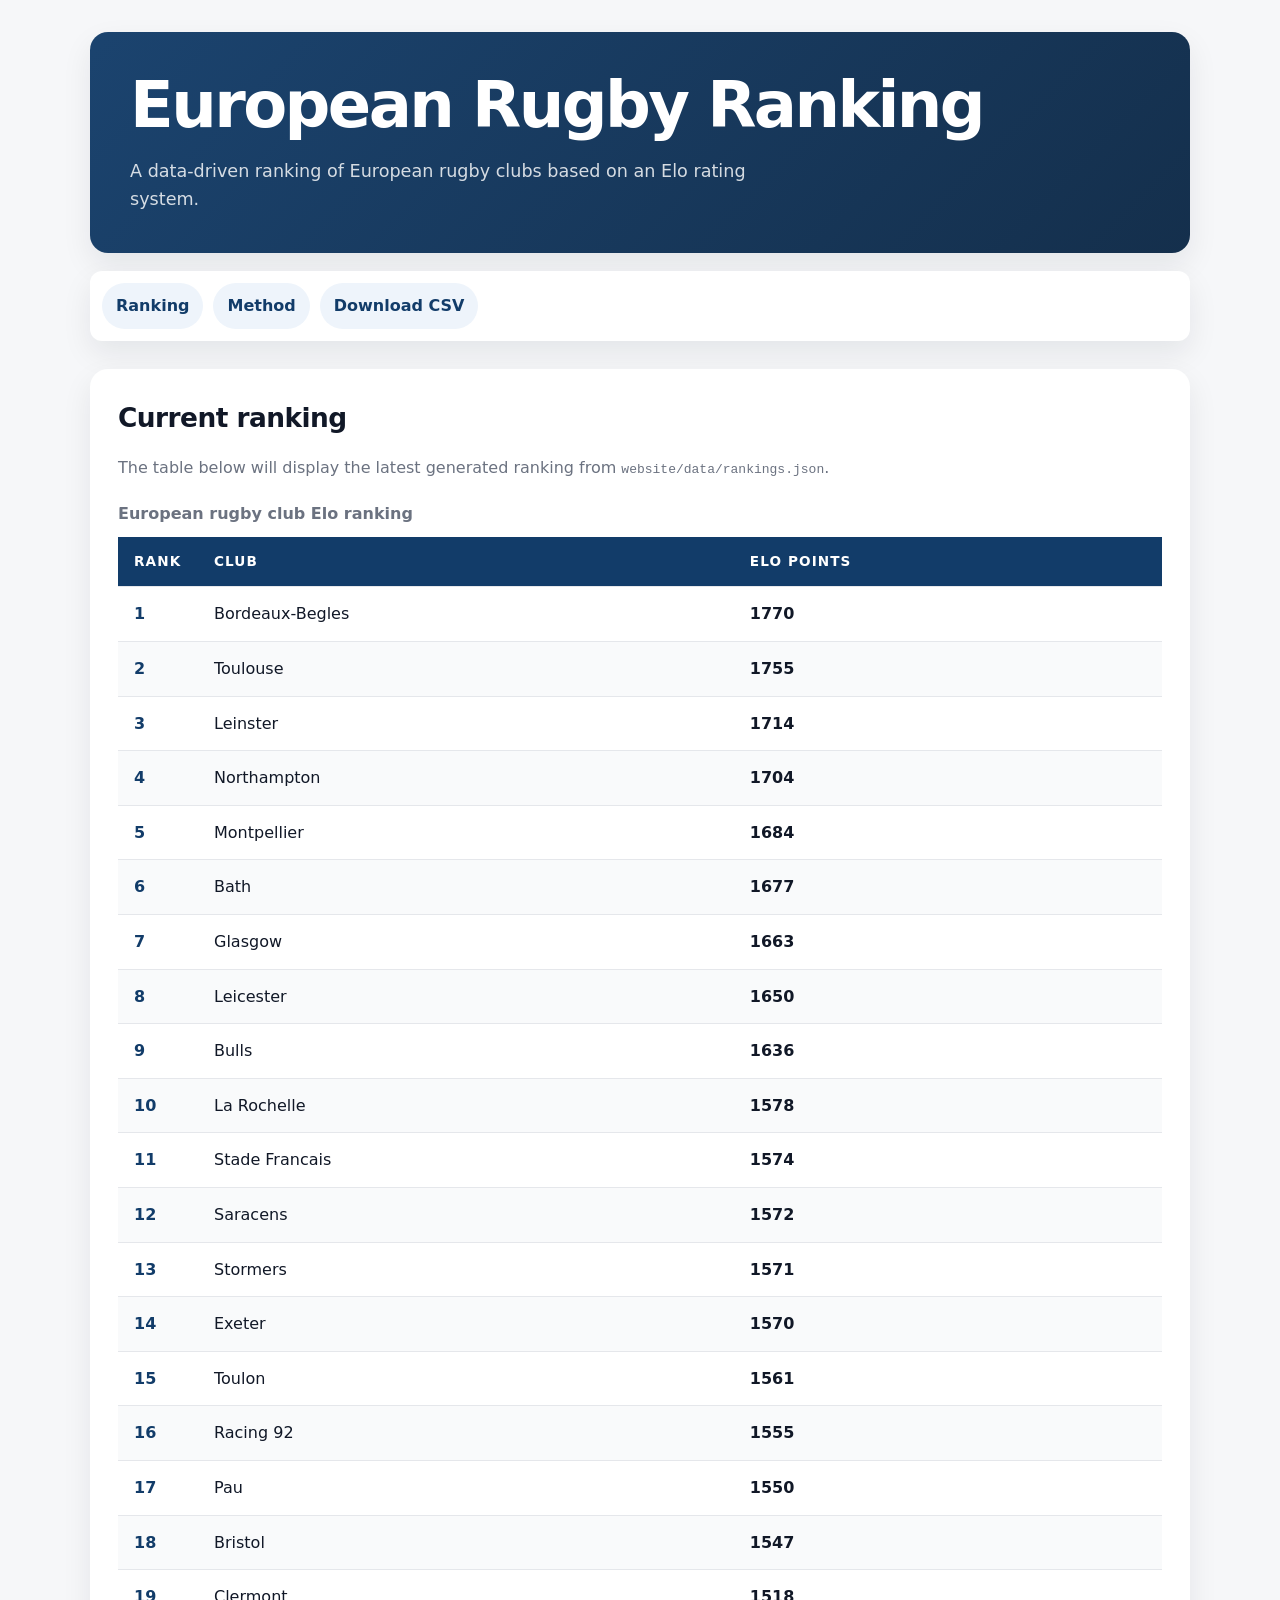
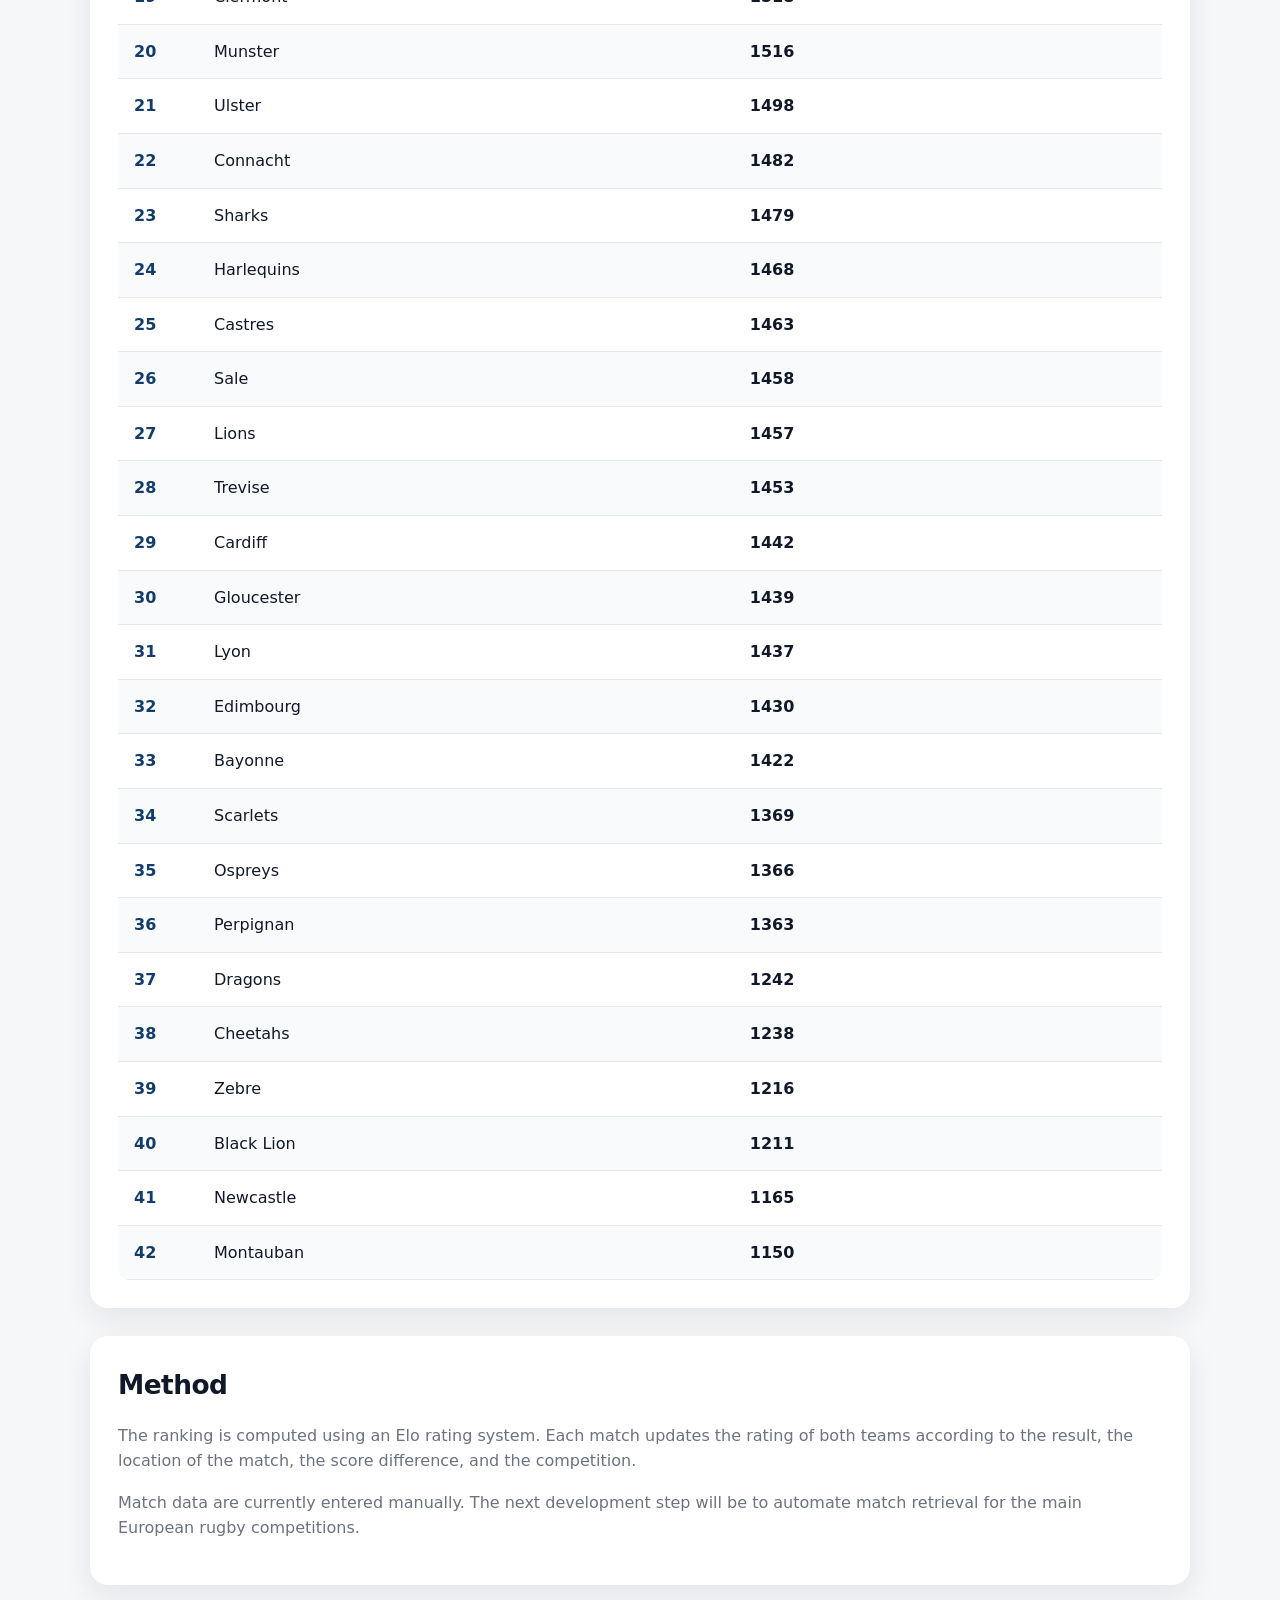
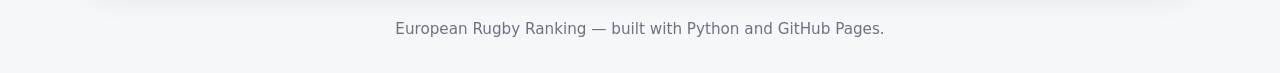
==== docs/index.html @ 4070af78 "Build initial European rugby ranking website" ====
<!DOCTYPE html>
<html lang="en">
<head>
  <meta charset="UTF-8">

  <meta name="viewport" content="width=device-width, initial-scale=1.0">

  <title>European Rugby Ranking</title>

  <meta
    name="description"
    content="European rugby club ranking based on an Elo rating system."
  >

  <link rel="stylesheet" href="assets/css/style.css">
</head>

<body>
  <header>
    <h1>European Rugby Ranking</h1>

    <p>
      A data-driven ranking of European rugby clubs based on an Elo rating
      system.
    </p>
  </header>

  <nav aria-label="Main navigation">
    <ul>
      <li><a href="#ranking">Ranking</a></li>
      <li><a href="#method">Method</a></li>
      <li><a href="data/rankings.csv">Download CSV</a></li>
    </ul>
  </nav>

  <main>
    <section id="ranking">
      <h2>Current ranking</h2>

      <p>
        The table below will display the latest generated ranking from
        <code>website/data/rankings.json</code>.
      </p>

      <table>
        <caption>
          European rugby club Elo ranking
        </caption>

        <thead>
          <tr>
            <th scope="col">Rank</th>
            <th scope="col">Club</th>
            <th scope="col">Elo points</th>
          </tr>
        </thead>

        <tbody id="ranking-table-body">
          <tr>
            <td colspan="3">
              Ranking data will be loaded here.
            </td>
          </tr>
        </tbody>
      </table>
    </section>

    <section id="method">
      <h2>Method</h2>

      <p>
        The ranking is computed using an Elo rating system. Each match updates
        the rating of both teams according to the result, the location of the
        match, the score difference, and the competition.
      </p>

      <p>
        Match data are currently entered manually. The next development step
        will be to automate match retrieval for the main European rugby
        competitions.
      </p>
    </section>
  </main>

  <footer>
    <p>
      European Rugby Ranking — built with Python and GitHub Pages.
    </p>
  </footer>
  <script src="assets/js/app.js"></script>
</body>
</html>
---- docs/assets/css/style.css ----
/* =========================
   Variables
   ========================= */

:root {
  --color-bg: #f6f7f9;
  --color-surface: #ffffff;
  --color-text: #111827;
  --color-muted: #6b7280;
  --color-border: #e5e7eb;
  --color-primary: #123c69;
  --color-primary-dark: #0b2745;
  --color-accent: #d62828;

  --font-main: system-ui, -apple-system, BlinkMacSystemFont, "Segoe UI", sans-serif;

  --radius-lg: 18px;
  --radius-md: 12px;

  --shadow-soft: 0 12px 30px rgba(15, 23, 42, 0.08);
}


/* =========================
   Base
   ========================= */

* {
  box-sizing: border-box;
}

html {
  scroll-behavior: smooth;
}

body {
  margin: 0;
  font-family: var(--font-main);
  background: var(--color-bg);
  color: var(--color-text);
  line-height: 1.6;
}

a {
  color: inherit;
}


/* =========================
   Page layout
   ========================= */

header,
nav,
main,
footer {
  width: min(1100px, calc(100% - 32px));
  margin-inline: auto;
}

header {
  margin-top: 32px;
  padding: 40px;
  border-radius: var(--radius-lg);
  background:
    linear-gradient(135deg, rgba(18, 60, 105, 0.96), rgba(11, 39, 69, 0.96));
  color: white;
  box-shadow: var(--shadow-soft);
}

header h1 {
  margin: 0;
  font-size: clamp(2rem, 5vw, 4rem);
  line-height: 1.05;
  letter-spacing: -0.04em;
}

header p {
  max-width: 680px;
  margin: 18px 0 0;
  color: rgba(255, 255, 255, 0.82);
  font-size: 1.1rem;
}

main {
  margin-top: 28px;
}

section {
  margin-bottom: 28px;
  padding: 28px;
  border-radius: var(--radius-lg);
  background: var(--color-surface);
  box-shadow: var(--shadow-soft);
}

section h2 {
  margin-top: 0;
  margin-bottom: 10px;
  font-size: 1.65rem;
  letter-spacing: -0.02em;
}

section p {
  color: var(--color-muted);
}


/* =========================
   Navigation
   ========================= */

nav {
  margin-top: 18px;
  padding: 12px;
  border-radius: var(--radius-md);
  background: var(--color-surface);
  box-shadow: var(--shadow-soft);
}

nav ul {
  display: flex;
  flex-wrap: wrap;
  gap: 10px;
  padding: 0;
  margin: 0;
  list-style: none;
}

nav a {
  display: inline-block;
  padding: 10px 14px;
  border-radius: 999px;
  text-decoration: none;
  font-weight: 650;
  color: var(--color-primary);
  background: #eef4fb;
  transition: background 0.2s ease, transform 0.2s ease;
}

nav a:hover {
  background: #dceaf7;
  transform: translateY(-1px);
}


/* =========================
   Ranking table
   ========================= */

table {
  width: 100%;
  border-collapse: collapse;
  margin-top: 20px;
  overflow: hidden;
  border-radius: var(--radius-md);
}

caption {
  text-align: left;
  margin-bottom: 10px;
  color: var(--color-muted);
  font-weight: 600;
}

thead {
  background: var(--color-primary);
  color: white;
}

th,
td {
  padding: 14px 16px;
  text-align: left;
  border-bottom: 1px solid var(--color-border);
}

th {
  font-size: 0.85rem;
  text-transform: uppercase;
  letter-spacing: 0.08em;
}

tbody tr {
  background: white;
}

tbody tr:nth-child(even) {
  background: #f9fafb;
}

tbody tr:hover {
  background: #eef4fb;
}

td:first-child {
  width: 80px;
  font-weight: 700;
  color: var(--color-primary);
}

td:last-child {
  font-weight: 700;
}


/* =========================
   Footer
   ========================= */

footer {
  margin-top: 32px;
  margin-bottom: 32px;
  color: var(--color-muted);
  text-align: center;
  font-size: 0.95rem;
}


/* =========================
   Responsive
   ========================= */

@media (max-width: 700px) {
  header {
    padding: 28px;
  }

  section {
    padding: 20px;
  }

  nav ul {
    flex-direction: column;
  }

  nav a {
    width: 100%;
    text-align: center;
  }

  table {
    font-size: 0.92rem;
  }

  th,
  td {
    padding: 10px 8px;
  }

  td:first-child {
    width: 48px;
  }
}
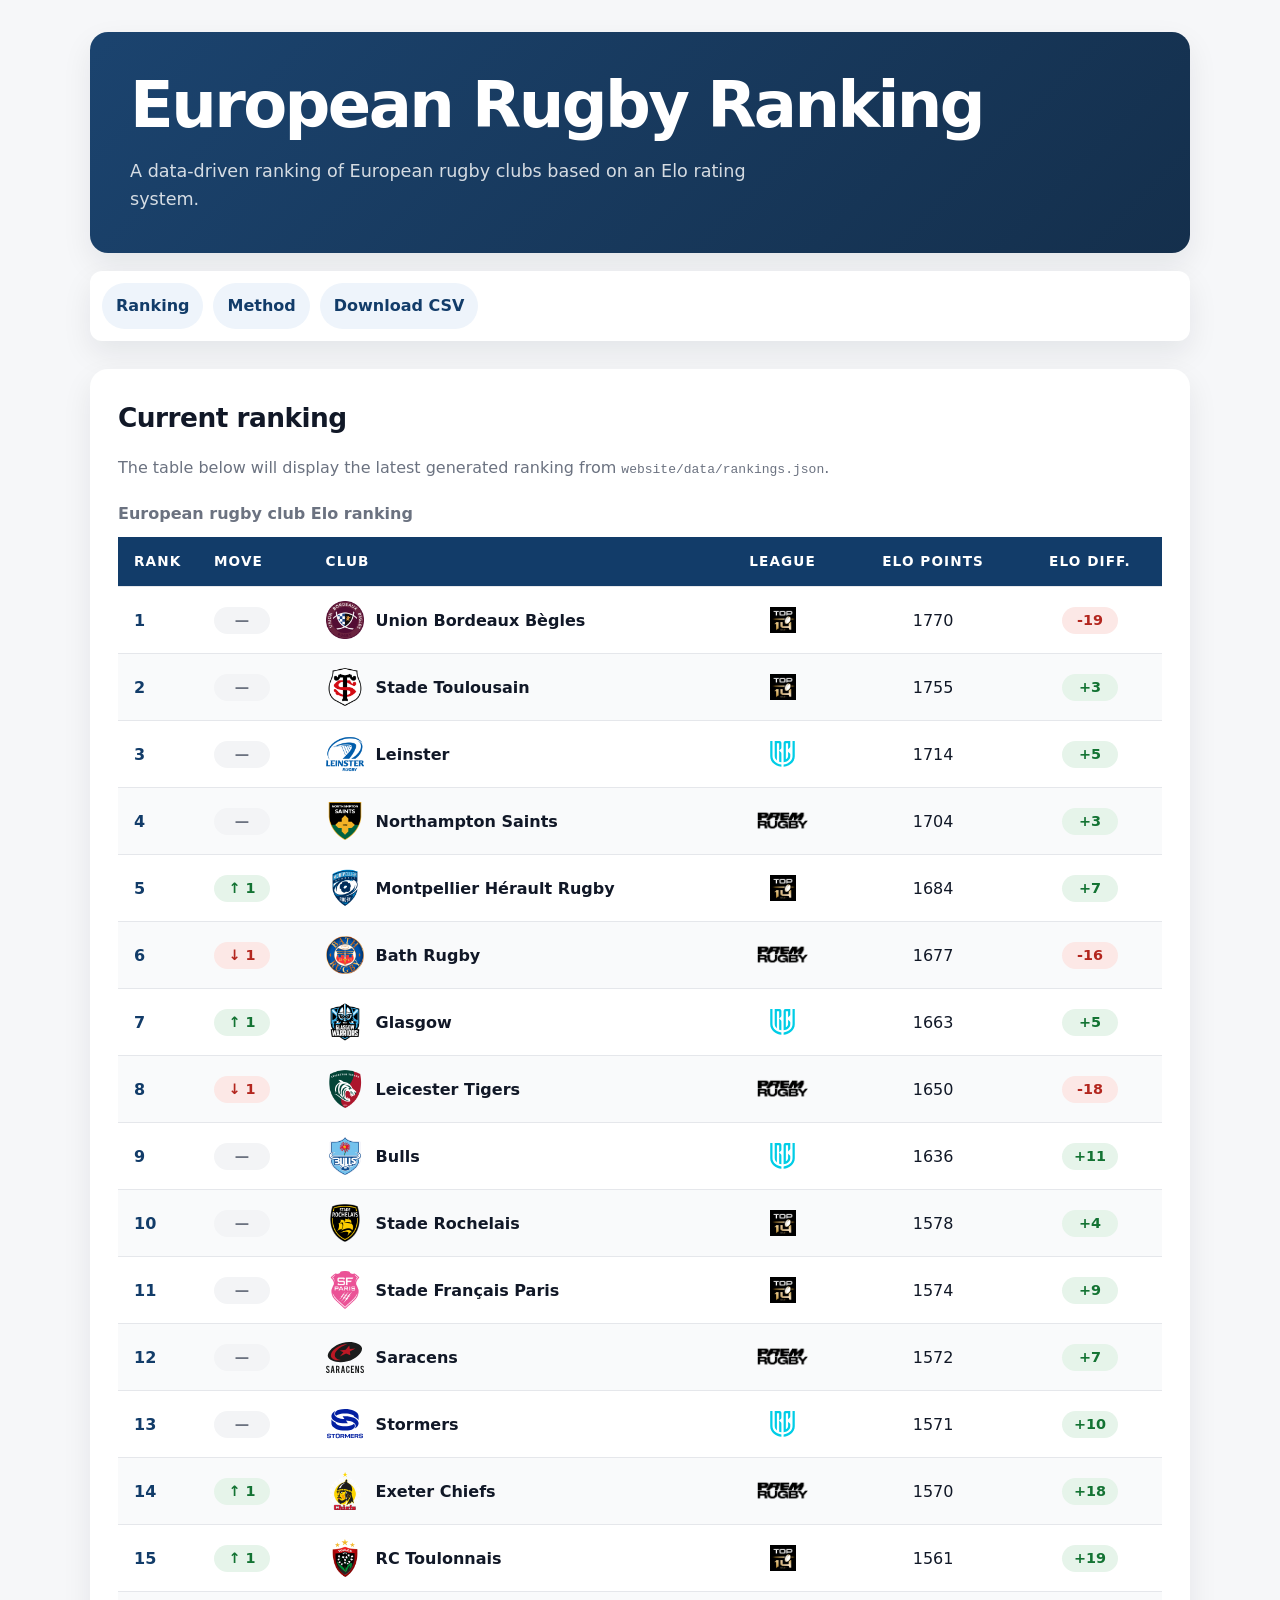
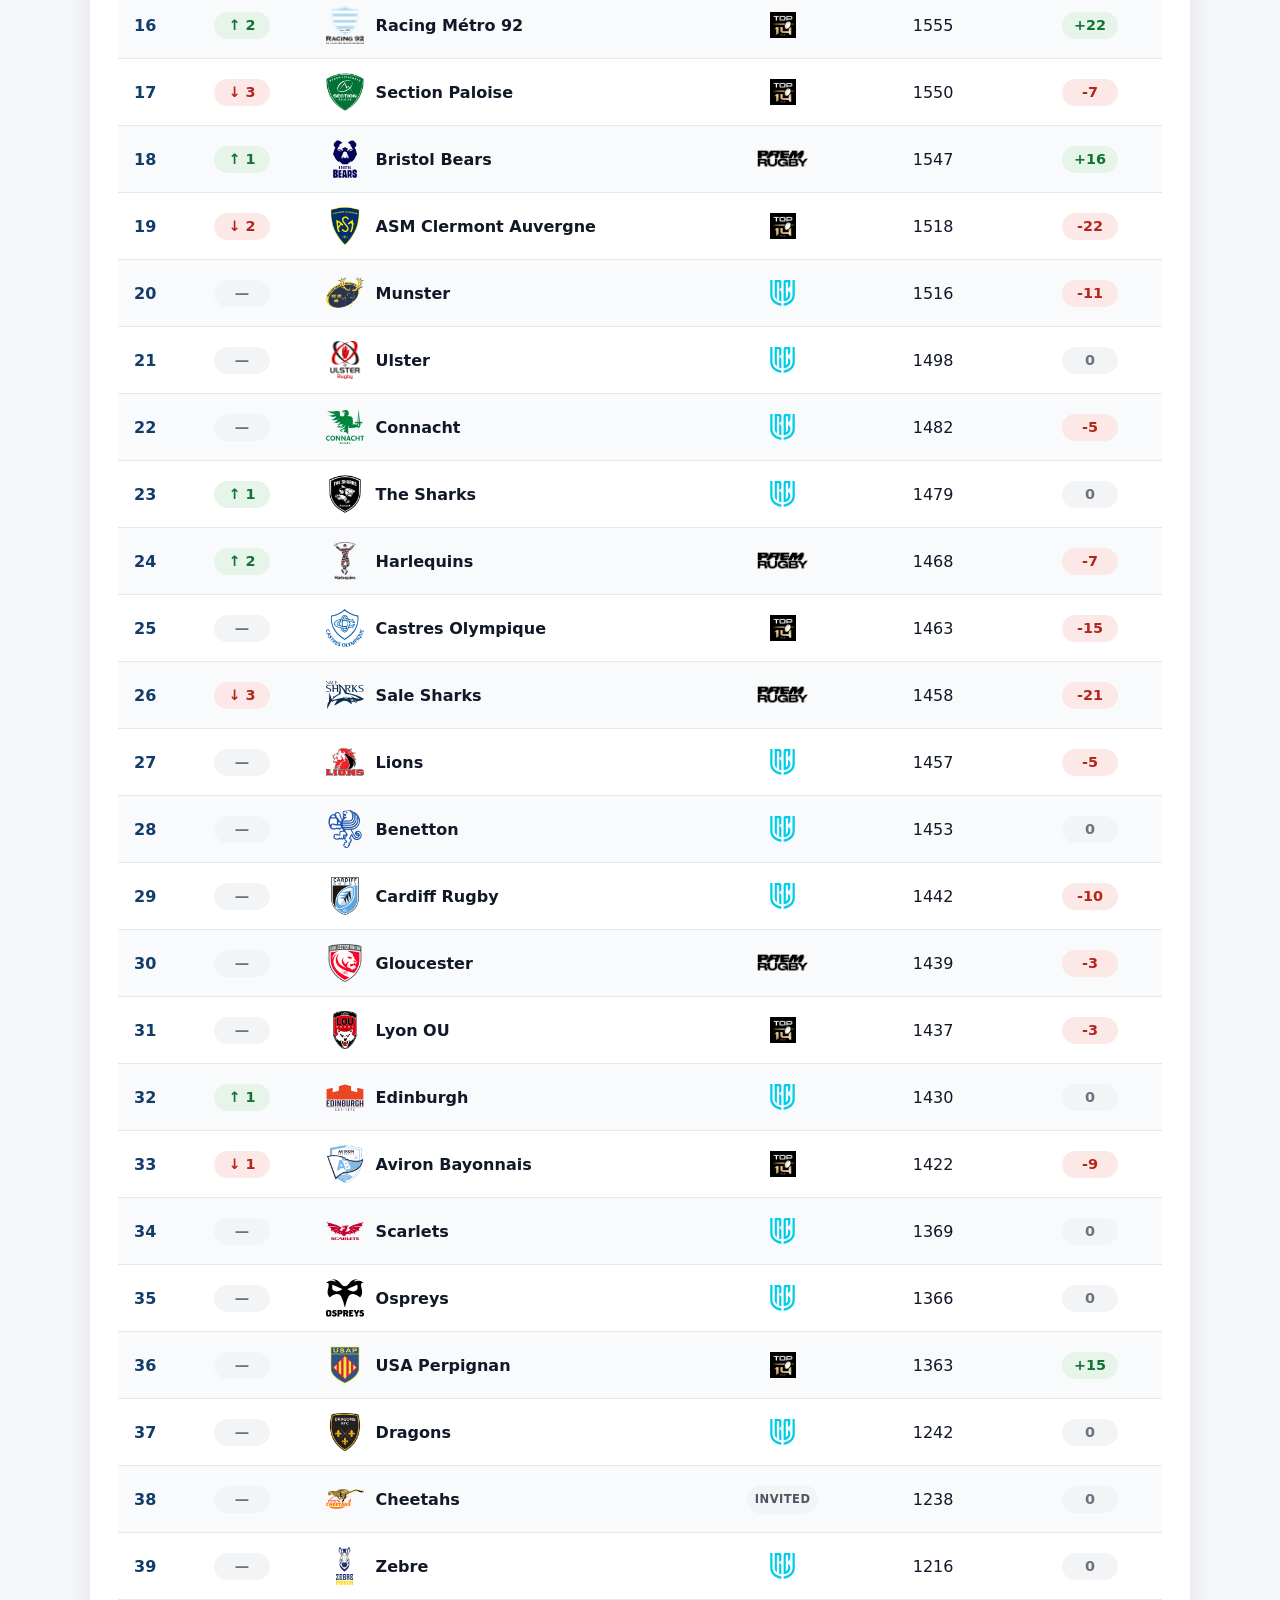
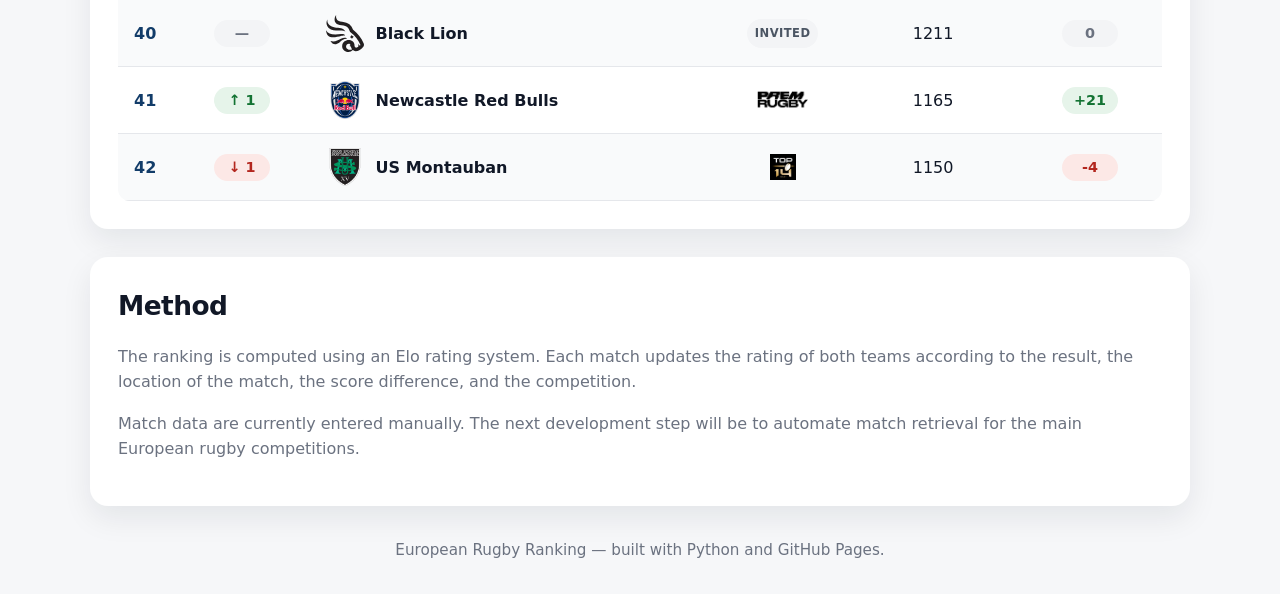
==== commit 016a1e24: "Improve ranking table with club and league logos" ====
--- a/docs/index.html
+++ b/docs/index.html
@@ -50,14 +50,17 @@
         <thead>
           <tr>
             <th scope="col">Rank</th>
+            <th scope="col">Move</th>
             <th scope="col">Club</th>
+            <th scope="col">League</th>
             <th scope="col">Elo points</th>
+            <th scope="col">Elo diff.</th>
           </tr>
         </thead>
 
         <tbody id="ranking-table-body">
           <tr>
-            <td colspan="3">
+            <td colspan="6">
               Ranking data will be loaded here.
             </td>
           </tr>
--- a/docs/assets/css/style.css
+++ b/docs/assets/css/style.css
@@ -251,4 +251,160 @@
   td:first-child {
     width: 48px;
   }
+}
+
+
+/* =========================
+   Team logos and ranking indicators
+   ========================= */
+
+.team-cell {
+  display: flex;
+  align-items: center;
+  gap: 12px;
+  min-width: 260px;
+}
+
+.team-logo {
+  display: block !important;
+  width: 38px !important;
+  height: 38px !important;
+  max-width: 38px !important;
+  max-height: 38px !important;
+  min-width: 38px !important;
+  min-height: 38px !important;
+  flex: 0 0 38px !important;
+
+  padding: 0;
+  box-sizing: border-box;
+
+  object-fit: contain;
+  object-position: center;
+
+  border-radius: 0;
+  border: none;
+  background: transparent;
+  box-shadow: none;
+  filter: none;
+}
+
+.team-logo-placeholder {
+  display: inline-flex;
+  align-items: center;
+  justify-content: center;
+  width: 34px;
+  height: 34px;
+  min-width: 34px;
+  flex: 0 0 34px;
+  border-radius: 50%;
+  background: #e8eef6;
+  color: var(--color-primary);
+  font-size: 0.72rem;
+  font-weight: 800;
+  letter-spacing: 0.04em;
+}
+
+.team-name {
+  font-weight: 650;
+  white-space: normal;
+}
+
+.rank-change,
+.points-change {
+  display: inline-flex;
+  align-items: center;
+  justify-content: center;
+  min-width: 56px;
+  padding: 6px 10px;
+  border-radius: 999px;
+  font-weight: 800;
+  font-size: 0.9rem;
+  line-height: 1;
+}
+
+.rank-change-up,
+.points-change-positive {
+  color: #137333 !important;
+  background: #e6f4ea !important;
+}
+
+.rank-change-down,
+.points-change-negative {
+  color: #b3261e !important;
+  background: #fce8e6 !important;
+}
+
+.rank-change-neutral,
+.points-change-neutral {
+  color: #6b7280 !important;
+  background: #f3f4f6 !important;
+}
+
+/* =========================
+   League logos
+   ========================= */
+
+.league-cell {
+  display: flex;
+  align-items: center;
+  justify-content: center;
+}
+
+.league-logo {
+  display: block;
+  width: 54px;
+  height: 26px;
+  max-width: 54px;
+  max-height: 26px;
+  object-fit: contain;
+  object-position: center;
+}
+
+.league-fallback {
+  display: inline-flex;
+  align-items: center;
+  justify-content: center;
+  min-width: 54px;
+  padding: 5px 8px;
+  border-radius: 999px;
+  background: #f3f4f6;
+  color: #4b5563;
+  font-size: 0.72rem;
+  font-weight: 800;
+  letter-spacing: 0.04em;
+}
+
+/* =========================
+   Column alignment
+   ========================= */
+
+/* League column */
+th:nth-child(4),
+td:nth-child(4) {
+  text-align: center;
+}
+
+/* Elo points column */
+th:nth-child(5),
+td:nth-child(5) {
+  text-align: center;
+}
+
+/* Elo diff column */
+th:nth-child(6),
+td:nth-child(6) {
+  text-align: center;
+}
+
+/* Ensure league logo is centered inside its cell */
+.league-cell {
+  display: flex;
+  align-items: center;
+  justify-content: center;
+  width: 100%;
+}
+
+/* Ensure Elo diff badge is centered inside its cell */
+td:nth-child(6) {
+  vertical-align: middle;
 }
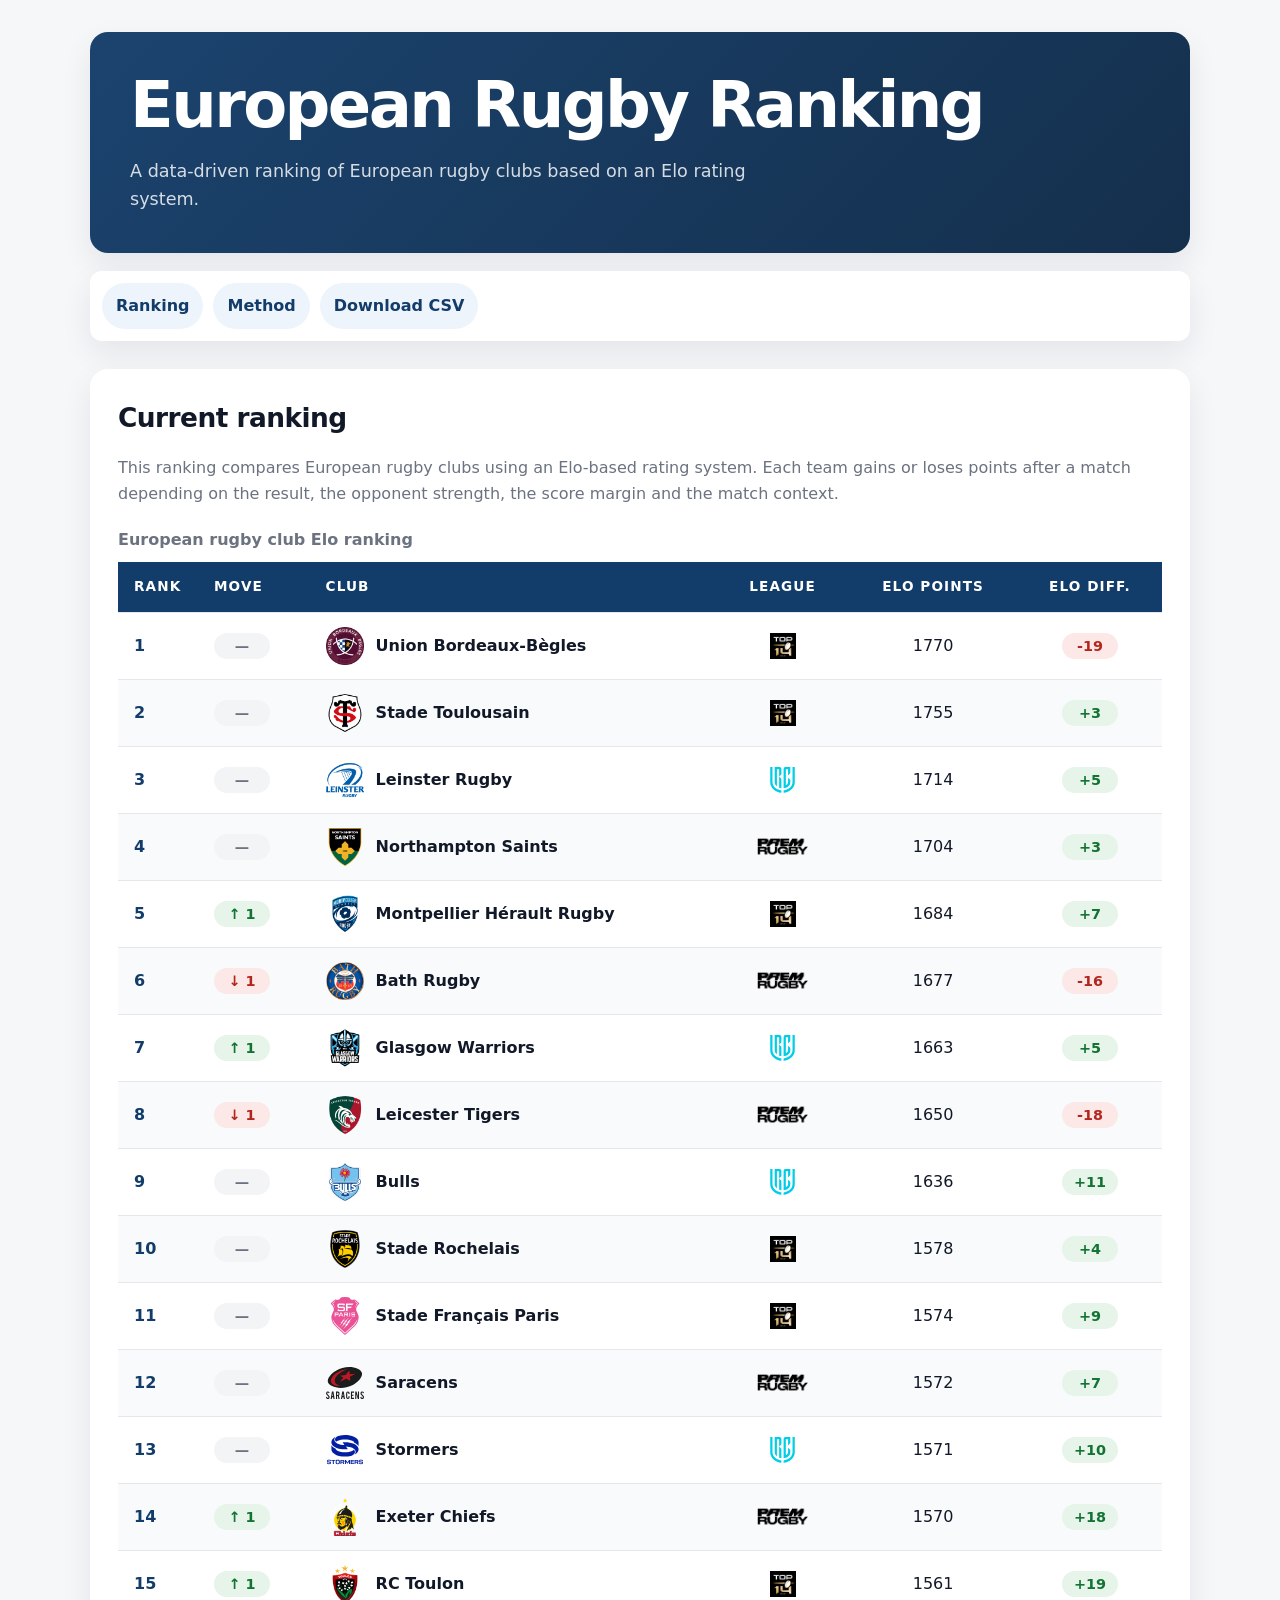
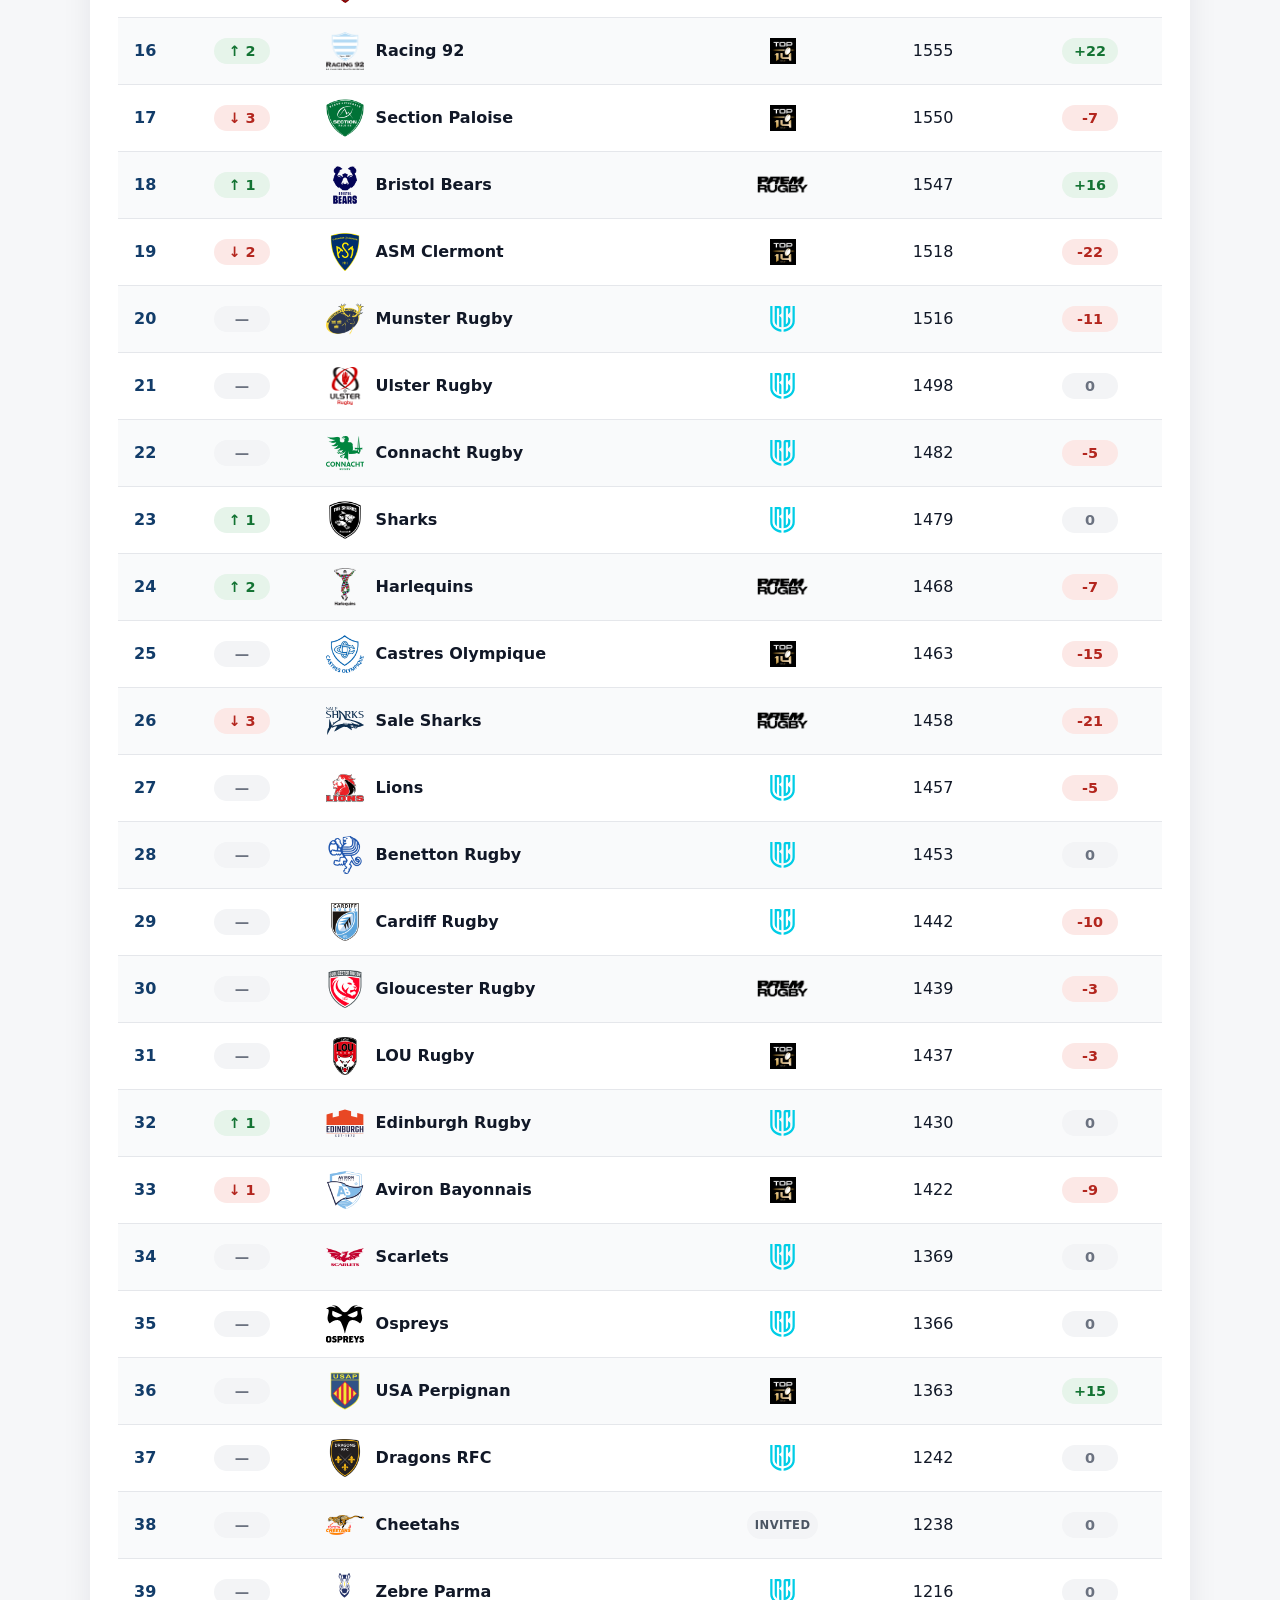
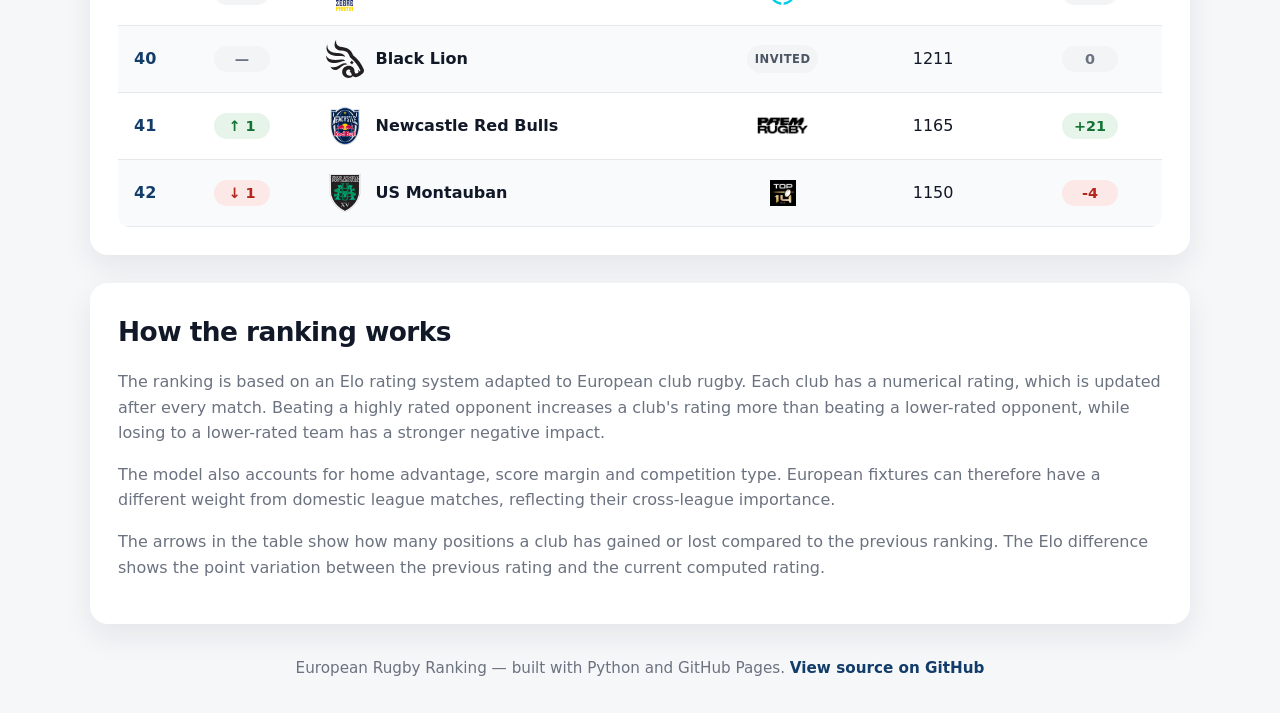
==== commit d36cd02e: "Add team registry and improve ranking documentation" ====
--- a/docs/index.html
+++ b/docs/index.html
@@ -38,8 +38,11 @@
       <h2>Current ranking</h2>
 
       <p>
-        The table below will display the latest generated ranking from
-        <code>website/data/rankings.json</code>.
+        <p>
+          This ranking compares European rugby clubs using an Elo-based rating system.
+          Each team gains or loses points after a match depending on the result, the
+          opponent strength, the score margin and the match context.
+        </p>
       </p>
 
       <table>
@@ -69,18 +72,26 @@
     </section>
 
     <section id="method">
-      <h2>Method</h2>
+      <h2>How the ranking works</h2>
 
       <p>
-        The ranking is computed using an Elo rating system. Each match updates
-        the rating of both teams according to the result, the location of the
-        match, the score difference, and the competition.
+        The ranking is based on an Elo rating system adapted to European club
+        rugby. Each club has a numerical rating, which is updated after every
+        match. Beating a highly rated opponent increases a club's rating more than
+        beating a lower-rated opponent, while losing to a lower-rated team has a
+        stronger negative impact.
       </p>
 
       <p>
-        Match data are currently entered manually. The next development step
-        will be to automate match retrieval for the main European rugby
-        competitions.
+        The model also accounts for home advantage, score margin and competition
+        type. European fixtures can therefore have a different weight from domestic
+        league matches, reflecting their cross-league importance.
+      </p>
+
+      <p>
+        The arrows in the table show how many positions a club has gained or lost
+        compared to the previous ranking. The Elo difference shows the point
+        variation between the previous rating and the current computed rating.
       </p>
     </section>
   </main>
@@ -88,6 +99,9 @@
   <footer>
     <p>
       European Rugby Ranking — built with Python and GitHub Pages.
+      <a href="https://github.com/aymft/EuropeanRugbyRanking" target="_blank" rel="noopener noreferrer">
+        View source on GitHub
+      </a>
     </p>
   </footer>
   <script src="assets/js/app.js"></script>
--- a/docs/assets/css/style.css
+++ b/docs/assets/css/style.css
@@ -407,4 +407,18 @@
 /* Ensure Elo diff badge is centered inside its cell */
 td:nth-child(6) {
   vertical-align: middle;
+}
+
+/* =========================
+   Footer links
+   ========================= */
+
+footer a {
+  color: var(--color-primary);
+  font-weight: 650;
+  text-decoration: none;
+}
+
+footer a:hover {
+  text-decoration: underline;
 }
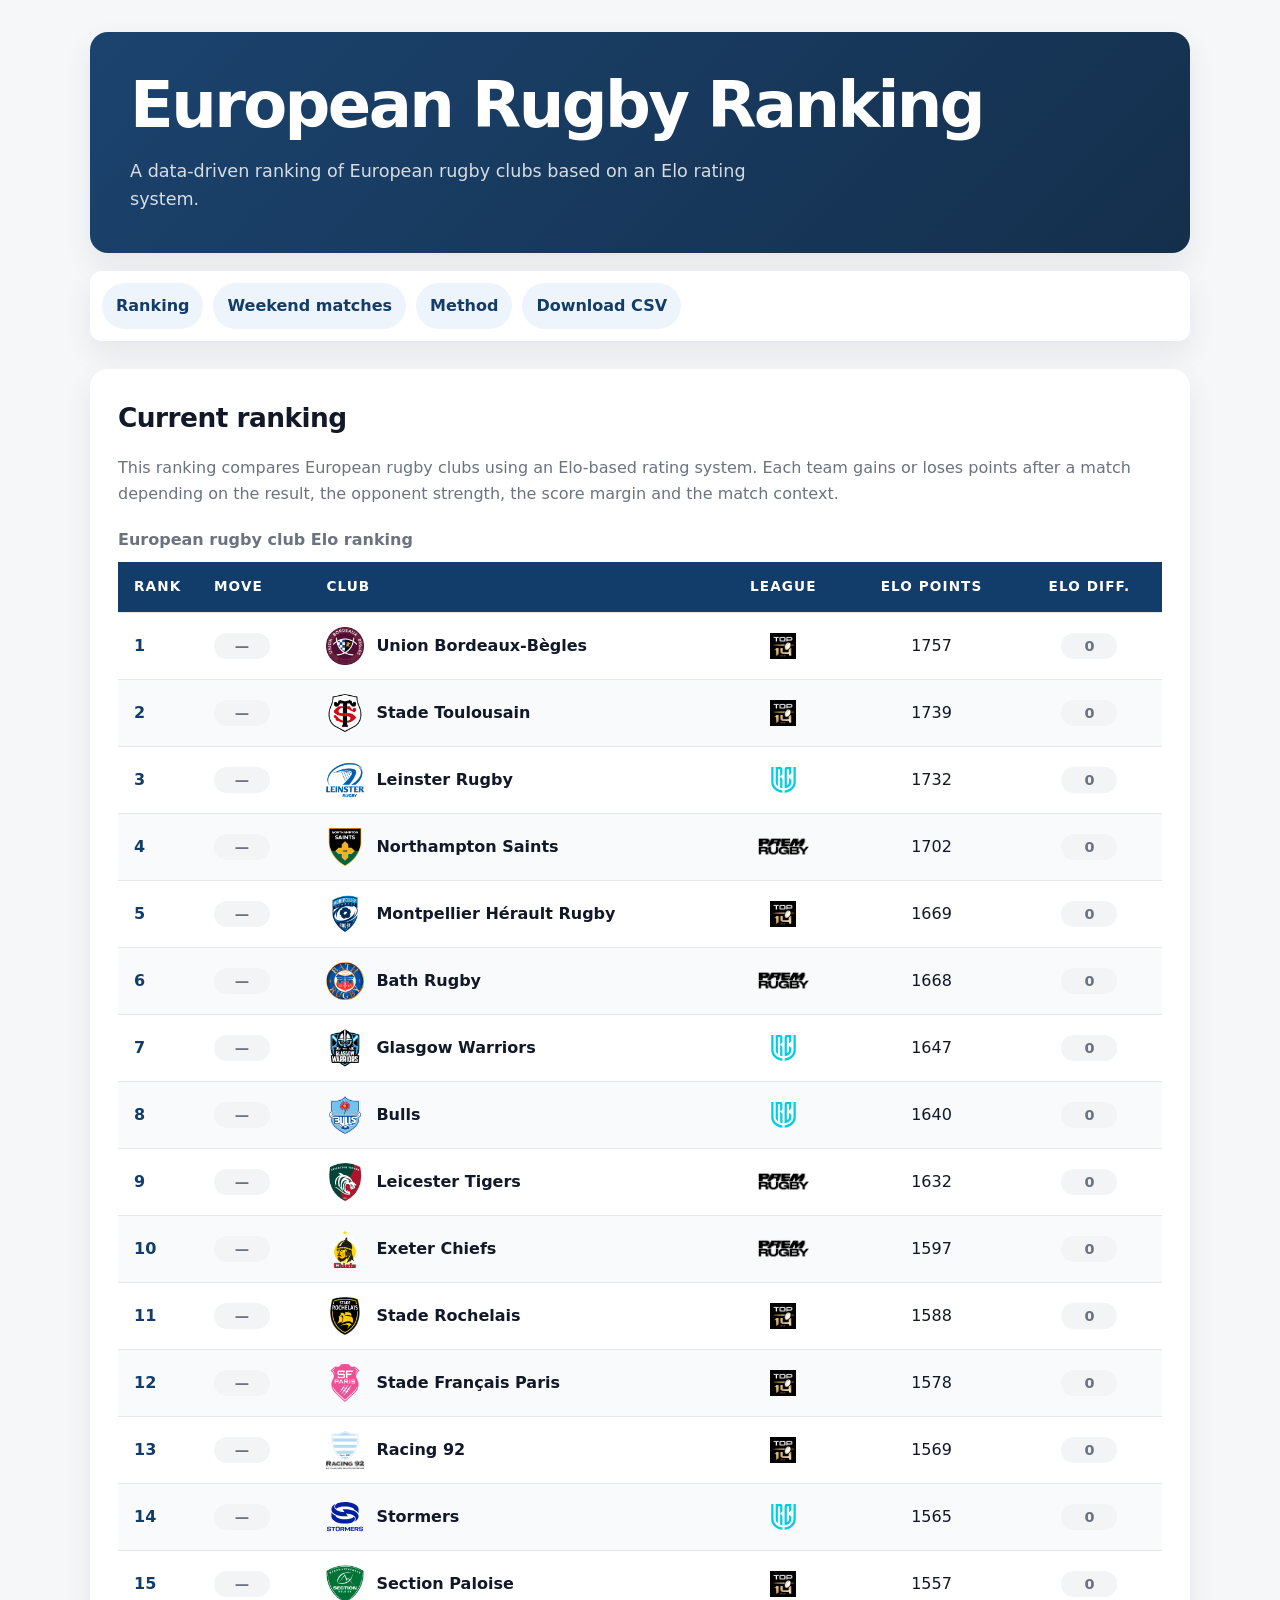
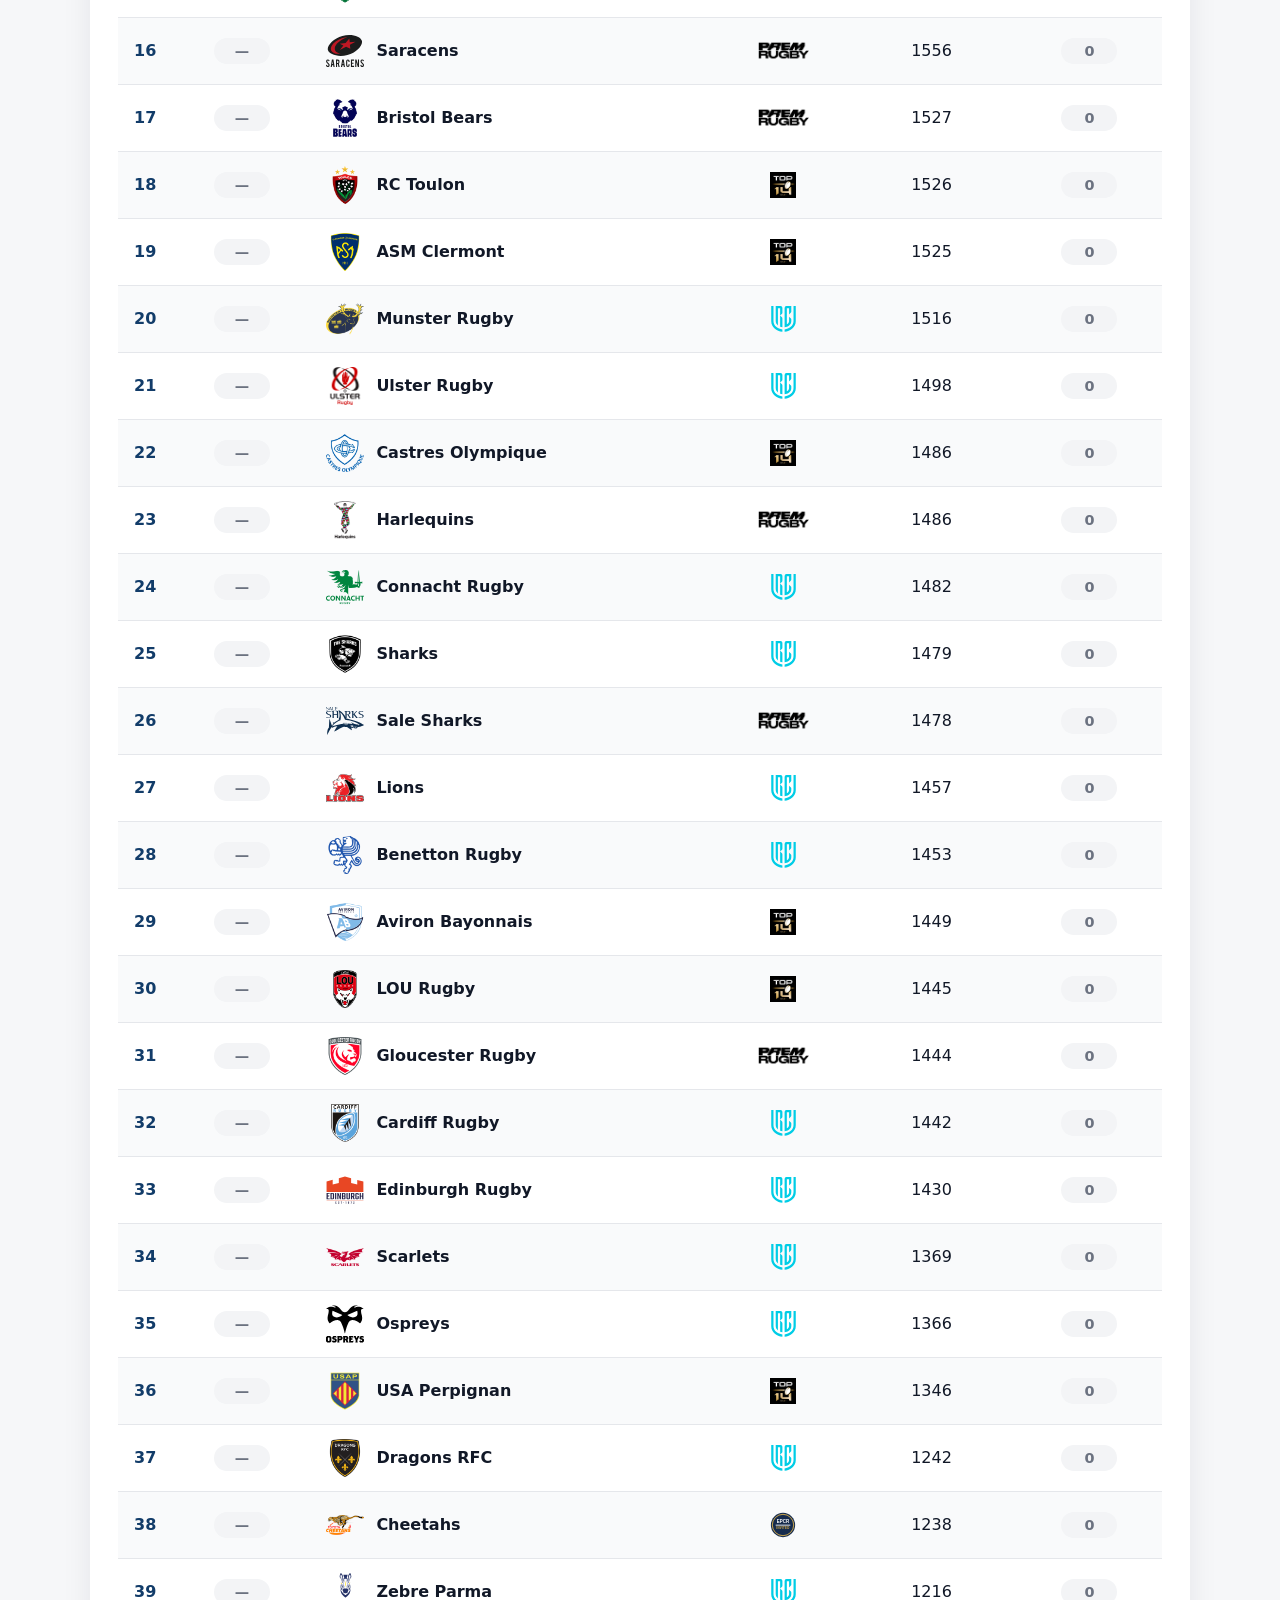
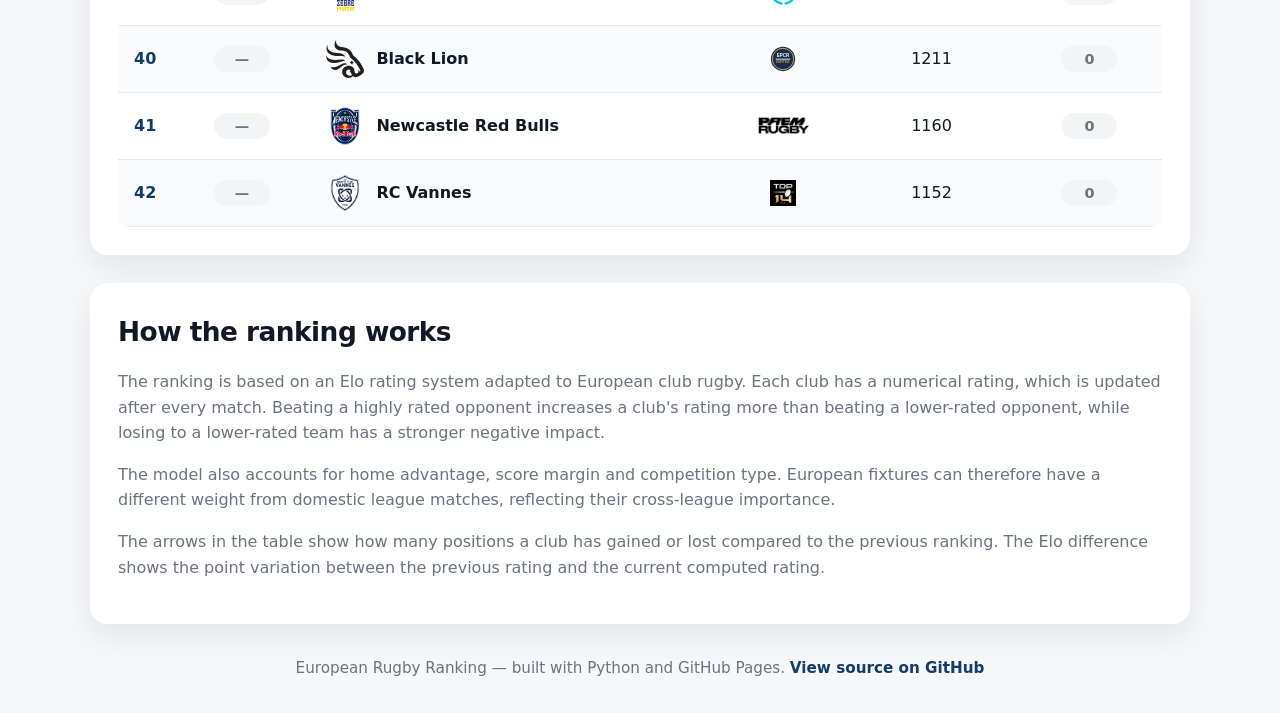
==== commit 79d33a2a: "Add EPCR fixtures to weekend match centre" ====
--- a/docs/index.html
+++ b/docs/index.html
@@ -28,6 +28,7 @@
   <nav aria-label="Main navigation">
     <ul>
       <li><a href="#ranking">Ranking</a></li>
+      <li><a href="live.html">Weekend matches</a></li>
       <li><a href="#method">Method</a></li>
       <li><a href="data/rankings.csv">Download CSV</a></li>
     </ul>
@@ -38,11 +39,9 @@
       <h2>Current ranking</h2>
 
       <p>
-        <p>
-          This ranking compares European rugby clubs using an Elo-based rating system.
-          Each team gains or loses points after a match depending on the result, the
-          opponent strength, the score margin and the match context.
-        </p>
+        This ranking compares European rugby clubs using an Elo-based rating system.
+        Each team gains or loses points after a match depending on the result, the
+        opponent strength, the score margin and the match context.
       </p>
 
       <table>
@@ -106,4 +105,4 @@
   </footer>
   <script src="assets/js/app.js"></script>
 </body>
-</html>+</html>
--- a/docs/assets/css/style.css
+++ b/docs/assets/css/style.css
@@ -141,6 +141,11 @@
 nav a:hover {
   background: #dceaf7;
   transform: translateY(-1px);
+}
+
+nav a.is-active {
+  color: white;
+  background: var(--color-primary);
 }
 
 
@@ -421,4 +426,367 @@
 
 footer a:hover {
   text-decoration: underline;
-}+}
+
+/* =========================
+   Weekend match centre
+   ========================= */
+
+.live-hero .eyebrow {
+  margin: 0 0 14px;
+  color: rgba(255, 255, 255, 0.7);
+  font-size: 0.78rem;
+  font-weight: 800;
+  letter-spacing: 0.14em;
+  text-transform: uppercase;
+}
+
+.weekend-overview {
+  display: flex;
+  align-items: flex-end;
+  justify-content: space-between;
+  gap: 24px;
+  border-left: 5px solid var(--color-accent);
+}
+
+.weekend-overview h2 {
+  margin-bottom: 2px;
+}
+
+.weekend-overview p {
+  margin: 0;
+}
+
+.section-label {
+  color: var(--color-accent) !important;
+  font-size: 0.75rem;
+  font-weight: 800;
+  letter-spacing: 0.12em;
+  text-transform: uppercase;
+}
+
+.live-update {
+  display: inline-flex;
+  align-items: center;
+  gap: 9px;
+  flex: 0 0 auto;
+  padding: 9px 12px;
+  border: 1px solid #b9dec7;
+  border-radius: 999px;
+  color: #166534;
+  background: #effaf3;
+  font-size: 0.82rem;
+  font-weight: 700;
+}
+
+.live-update.is-stale {
+  border-color: #f0d59f;
+  color: #854d0e;
+  background: #fffbeb;
+}
+
+.update-dot {
+  width: 8px;
+  height: 8px;
+  border-radius: 50%;
+  background: #16a34a;
+  box-shadow: 0 0 0 4px rgba(22, 163, 74, 0.12);
+}
+
+.live-update.is-stale .update-dot {
+  background: #d97706;
+  box-shadow: 0 0 0 4px rgba(217, 119, 6, 0.12);
+}
+
+.live-results {
+  display: grid;
+  gap: 22px;
+}
+
+.competition-block {
+  margin-bottom: 0;
+  padding: 0;
+  overflow: hidden;
+}
+
+.competition-heading {
+  display: flex;
+  align-items: center;
+  justify-content: space-between;
+  gap: 20px;
+  padding: 20px 24px;
+  border-bottom: 1px solid var(--color-border);
+  background: #f9fafb;
+}
+
+.competition-identity {
+  display: flex;
+  align-items: center;
+  gap: 14px;
+}
+
+.competition-logo {
+  width: 62px;
+  height: 34px;
+  object-fit: contain;
+}
+
+.competition-logo-wide {
+  width: 118px;
+}
+
+.competition-title {
+  margin: 0;
+  font-size: 1.18rem;
+}
+
+.competition-count {
+  color: var(--color-muted);
+  font-size: 0.82rem;
+  font-weight: 750;
+  text-transform: uppercase;
+  letter-spacing: 0.05em;
+}
+
+.match-list {
+  padding: 0 24px;
+}
+
+.match-card {
+  padding: 20px 0 22px;
+  border-bottom: 1px solid var(--color-border);
+}
+
+.match-card:last-child {
+  border-bottom: 0;
+}
+
+.match-meta {
+  display: flex;
+  align-items: center;
+  justify-content: center;
+  flex-wrap: wrap;
+  gap: 8px 14px;
+  margin-bottom: 14px;
+  color: var(--color-muted);
+  font-size: 0.8rem;
+}
+
+.match-kickoff {
+  color: var(--color-text);
+  font-weight: 750;
+}
+
+.match-venue::before {
+  content: "·";
+  margin-right: 14px;
+}
+
+.match-status {
+  padding: 3px 7px;
+  border-radius: 4px;
+  font-size: 0.67rem;
+  font-weight: 850;
+  letter-spacing: 0.08em;
+}
+
+.status-live {
+  color: white;
+  background: var(--color-accent);
+}
+
+.status-finished {
+  color: #374151;
+  background: #e5e7eb;
+}
+
+.status-scheduled {
+  color: var(--color-primary);
+  background: #e6eff8;
+}
+
+.status-unknown {
+  color: #854d0e;
+  background: #fef3c7;
+}
+
+.matchup {
+  display: grid;
+  grid-template-columns: minmax(0, 1fr) 104px minmax(0, 1fr);
+  align-items: center;
+  gap: 18px;
+}
+
+.match-team {
+  display: flex;
+  align-items: center;
+  gap: 14px;
+  min-width: 0;
+}
+
+.match-team-home {
+  justify-content: flex-end;
+  text-align: right;
+}
+
+.match-team-away {
+  justify-content: flex-start;
+  text-align: left;
+}
+
+.match-team-details {
+  min-width: 0;
+}
+
+.match-team-logo-wrap {
+  display: grid;
+  place-items: center;
+  width: 58px;
+  height: 58px;
+  flex: 0 0 58px;
+}
+
+.match-team-logo {
+  display: block;
+  width: 100%;
+  height: 100%;
+  object-fit: contain;
+}
+
+.match-team-logo-fallback {
+  display: grid;
+  place-items: center;
+  width: 48px;
+  height: 48px;
+  border-radius: 50%;
+  color: var(--color-primary);
+  background: #e8eef6;
+  font-size: 0.72rem;
+  font-weight: 850;
+}
+
+.match-rank {
+  display: inline-block;
+  margin-bottom: 4px;
+  color: var(--color-primary);
+  font-size: 0.78rem;
+  font-weight: 850;
+  letter-spacing: 0.04em;
+}
+
+.match-rank-unavailable {
+  color: var(--color-muted);
+  font-weight: 650;
+}
+
+.match-team-name {
+  font-size: 1rem;
+  font-weight: 750;
+  line-height: 1.3;
+}
+
+.match-score {
+  color: var(--color-primary-dark);
+  font-size: clamp(1.45rem, 3vw, 2.15rem);
+  font-weight: 900;
+  letter-spacing: -0.04em;
+  text-align: center;
+}
+
+.empty-message,
+.data-warning {
+  margin: 0;
+  padding: 22px 24px;
+  color: var(--color-muted);
+}
+
+.data-warning {
+  border-bottom: 1px solid #f0d59f;
+  color: #854d0e;
+  background: #fffbeb;
+}
+
+.loading-block {
+  padding: 24px;
+}
+
+.loading-block p {
+  margin: 0;
+}
+
+@media (max-width: 700px) {
+  .weekend-overview {
+    align-items: flex-start;
+    flex-direction: column;
+  }
+
+  .live-update {
+    white-space: normal;
+  }
+
+  .competition-heading {
+    padding: 17px 18px;
+  }
+
+  .competition-logo {
+    width: 52px;
+    height: 30px;
+  }
+
+  .competition-logo-wide {
+    width: 96px;
+  }
+
+  .competition-count {
+    display: none;
+  }
+
+  .match-list {
+    padding: 0 16px;
+  }
+
+  .matchup {
+    grid-template-columns: minmax(0, 1fr) 56px minmax(0, 1fr);
+    gap: 8px;
+  }
+
+  .match-team {
+    flex-direction: column;
+    gap: 8px;
+    text-align: center;
+  }
+
+  .match-team-home,
+  .match-team-away {
+    justify-content: center;
+  }
+
+  .match-team-logo-wrap {
+    order: 0;
+    width: 48px;
+    height: 48px;
+    flex-basis: 48px;
+  }
+
+  .match-team-details {
+    order: 1;
+  }
+
+  .match-team-name {
+    font-size: 0.85rem;
+  }
+
+  .match-score {
+    font-size: 1.35rem;
+  }
+
+  .match-venue {
+    flex-basis: 100%;
+    text-align: center;
+  }
+
+  .match-venue::before {
+    content: "";
+    margin-right: 0;
+  }
+}
